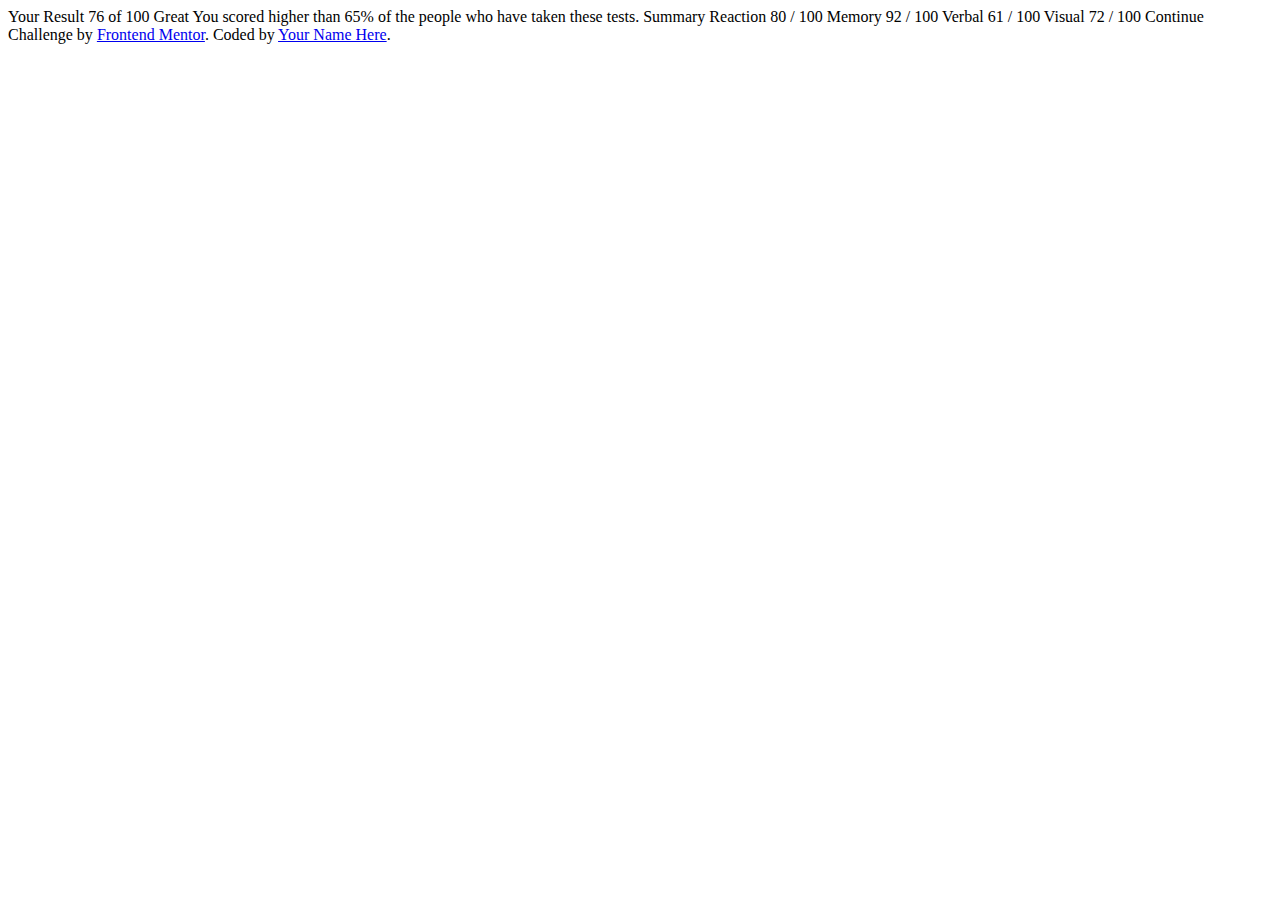
==== results-summary-component-main/index.html @ ffb14103 "peqnos ajustes" ====
<!DOCTYPE html>
<html lang="en">
<head>
  <meta charset="UTF-8">
  <meta name="viewport" content="width=device-width, initial-scale=1.0"> <!-- displays site properly based on user's device -->

  <link rel="icon" type="image/png" sizes="32x32" href="./assets/images/favicon-32x32.png">
  
  <title>Frontend Mentor | Results summary component</title>

  <!-- Feel free to remove these styles or customise in your own stylesheet 👍 -->
  
</head>
<body>

  Your Result
  76
  of 100

  Great
  You scored higher than 65% of the people who have taken these tests.
  
  Summary

  Reaction
  80 / 100

  Memory
  92 / 100

  Verbal
  61 / 100

  Visual
  72 / 100

  Continue
  
  <div class="attribution">
    Challenge by <a href="https://www.frontendmentor.io?ref=challenge" target="_blank">Frontend Mentor</a>. 
    Coded by <a href="#">Your Name Here</a>.
  </div>
</body>
</html>
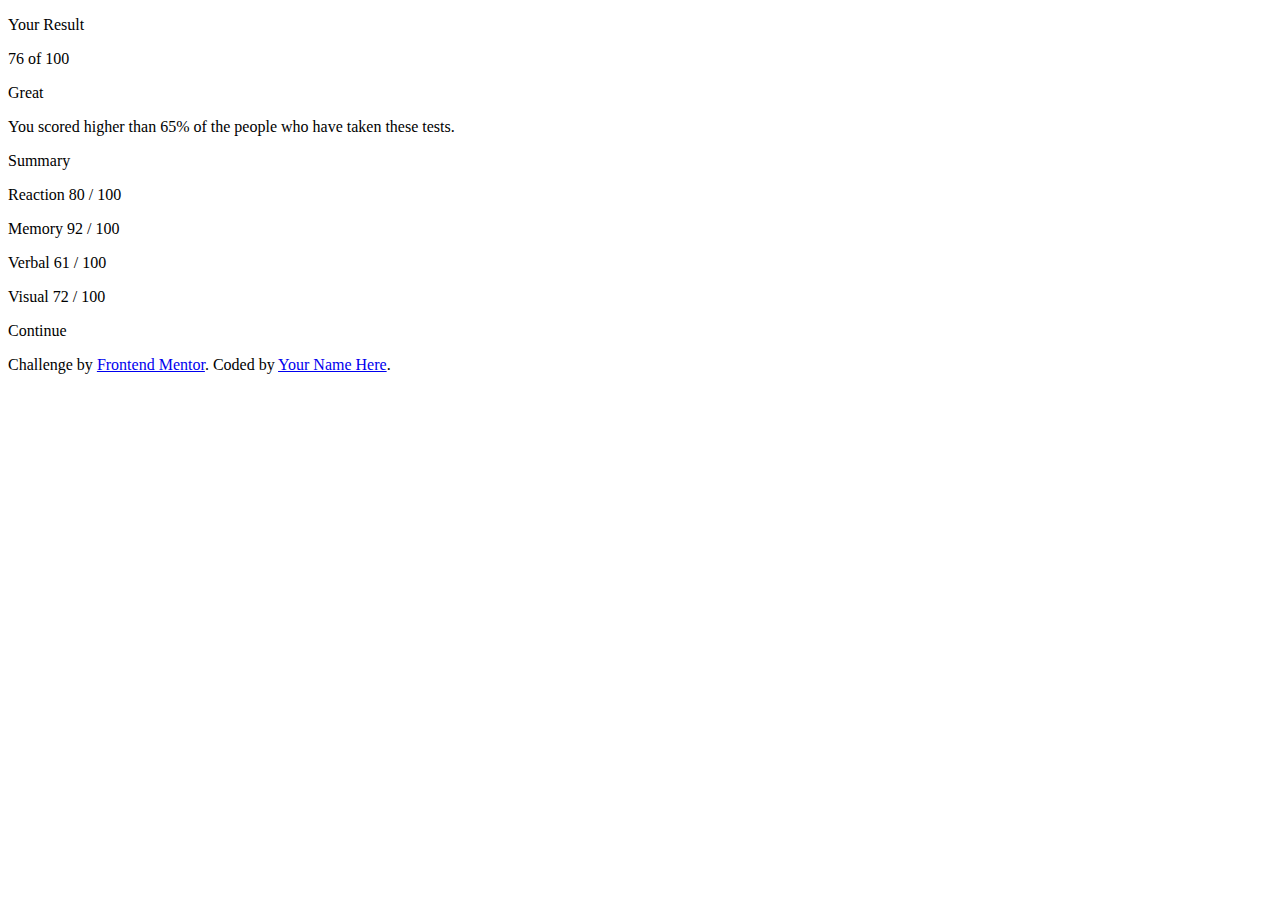
==== commit 8abd986b: "Update index.html" ====
--- a/results-summary-component-main/index.html
+++ b/results-summary-component-main/index.html
@@ -2,39 +2,61 @@
 <html lang="en">
 <head>
   <meta charset="UTF-8">
-  <meta name="viewport" content="width=device-width, initial-scale=1.0"> <!-- displays site properly based on user's device -->
-
+  <meta name="viewport" content="width=device-width, initial-scale=1.0">
   <link rel="icon" type="image/png" sizes="32x32" href="./assets/images/favicon-32x32.png">
-  
   <title>Frontend Mentor | Results summary component</title>
-
-  <!-- Feel free to remove these styles or customise in your own stylesheet 👍 -->
-  
 </head>
 <body>
 
-  Your Result
-  76
-  of 100
-
-  Great
-  You scored higher than 65% of the people who have taken these tests.
-  
-  Summary
-
-  Reaction
-  80 / 100
-
-  Memory
-  92 / 100
-
-  Verbal
-  61 / 100
-
-  Visual
-  72 / 100
-
-  Continue
+  <main>
+    <div id="leftside">
+      <div id="toptext1">
+        <p class="toptext">Your Result</p>
+      </div>
+      <div id="results">
+        <p class="results">76 of 100</p>
+      </div>
+      <div id="congrats">
+        <p class="congrats">Great</p>
+      </div>
+      <div id="text">
+        <p class="text">You scored higher than 65% of the people who have taken these tests.</p>
+      </div>
+    </div>
+    
+    <div id="rightside">
+      <div>
+        <p>Summary</p>
+      </div>
+      <div>
+        <p>
+          Reaction
+          80 / 100
+        </p>
+      </div>
+      <div>
+        <p>
+          Memory
+          92 / 100
+        </p>
+      </div>
+      <div>
+        <p>
+          Verbal
+          61 / 100
+        </p>
+      </div>
+      <div>
+        <p>
+          Visual
+          72 / 100
+        </p>
+      </div>
+      <div>
+        <p>Continue</p>
+      </div>
+    </div>
+  </main>
   
   <div class="attribution">
     Challenge by <a href="https://www.frontendmentor.io?ref=challenge" target="_blank">Frontend Mentor</a>. 
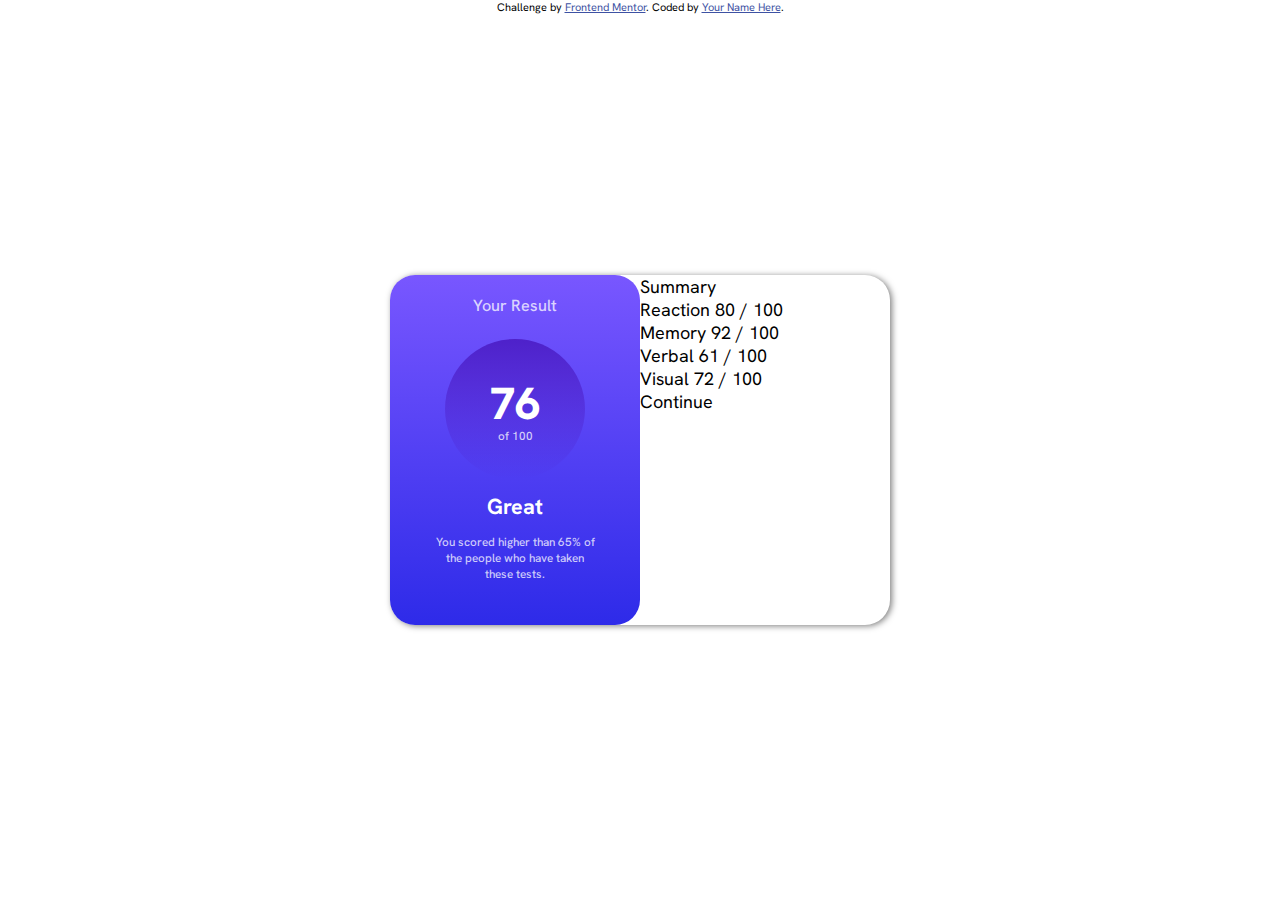
==== commit 95ff8b4a: "focado no lado esquerdo" ====
--- a/results-summary-component-main/index.html
+++ b/results-summary-component-main/index.html
@@ -5,16 +5,18 @@
   <meta name="viewport" content="width=device-width, initial-scale=1.0">
   <link rel="icon" type="image/png" sizes="32x32" href="./assets/images/favicon-32x32.png">
   <title>Frontend Mentor | Results summary component</title>
+  <link rel="stylesheet" href="style.css">
 </head>
 <body>
 
-  <main>
-    <div id="leftside">
+  <main id="container">
+    <section id="leftside">
       <div id="toptext1">
-        <p class="toptext">Your Result</p>
+        <p class="toptext1">Your Result</p>
       </div>
       <div id="results">
-        <p class="results">76 of 100</p>
+        <p class="results">76</p> 
+        <p class="of">of 100</p>
       </div>
       <div id="congrats">
         <p class="congrats">Great</p>
@@ -22,9 +24,9 @@
       <div id="text">
         <p class="text">You scored higher than 65% of the people who have taken these tests.</p>
       </div>
-    </div>
+    </section>
     
-    <div id="rightside">
+    <section id="rightside">
       <div>
         <p>Summary</p>
       </div>
@@ -55,7 +57,7 @@
       <div>
         <p>Continue</p>
       </div>
-    </div>
+    </section>
   </main>
   
   <div class="attribution">
--- a/results-summary-component-main/style.css
+++ b/results-summary-component-main/style.css
@@ -0,0 +1,98 @@
+@charset "UTF-8";
+
+@import url('https://fonts.googleapis.com/css2?family=Hanken+Grotesk:wght@500;700;800&display=swap');
+
+* {
+    margin: 0;
+    padding: 0;
+}
+
+
+body {
+    font-family: 'Hanken Grotesk', sans-serif;
+    font-size: 18px;
+    background-color: hsla(0, 0%, 100%, 0.76);;
+}
+
+#container {
+    display: flex;
+    flex-direction: row;  
+    /*border: 1px solid black;*/
+    position: absolute;
+    top: 50%;
+    left: 50%;
+    transform: translate(-50%, -50%);
+    width: 500px;
+    height: 350px;
+    box-shadow: 2px 1px 6px rgba(0, 0, 0, 0.507);
+    border-radius: 25px;
+}
+
+#leftside {
+    display: flex;
+    justify-content: space-between;
+    align-items: center;
+    flex-direction: column;
+    text-align: center;
+    /*border: 1px solid black;*/
+    border-radius: 25px;
+    width: 250px;
+    background: linear-gradient(to top, hsl(241, 81%, 54%), hsl(252, 100%, 67%));
+}
+
+.toptext1 {
+    padding: 20px;
+    margin-bottom: -10px;
+    font-size: 0.9em;
+    font-weight: 500;
+    color: hsla(0, 0%, 100%, 0.76);
+}
+
+#results {
+    display: flex;
+    flex-direction: column;
+    align-items: center;
+    justify-content: center;
+    background: linear-gradient(to bottom, hsla(256, 72%, 46%, 1), hsla(241, 72%, 46%, 0)
+    );
+    /*border: 1px solid black;*/
+    border-radius: 50%;
+    width: 140px;
+    height: 140px;
+}
+.results {
+    font-weight: 800;
+    font-size: 2.5em;
+    color: hsl(0, 0%, 100%);;
+}
+.of {
+    margin-top: -5px;
+    font-weight: 500;
+    font-size: .65em;
+    color: hsla(0, 0%, 100%, 0.76);;
+}
+
+.congrats {
+    font-weight: 700;
+    font-size: 1.2em;
+    color: hsl(0, 0%, 100%);
+}
+
+.text {
+    font-weight: 500;
+    font-size: .65em;
+    margin: 0 43px 43px 43px;
+    color: hsla(0, 0%, 100%, 0.76);
+}
+
+#rightside {
+    width: 250px;
+}
+
+/* --FOOTER-- */
+.attribution {
+    font-size: 11px; text-align: center; 
+}
+.attribution a {
+    color: hsl(228, 45%, 44%); 
+}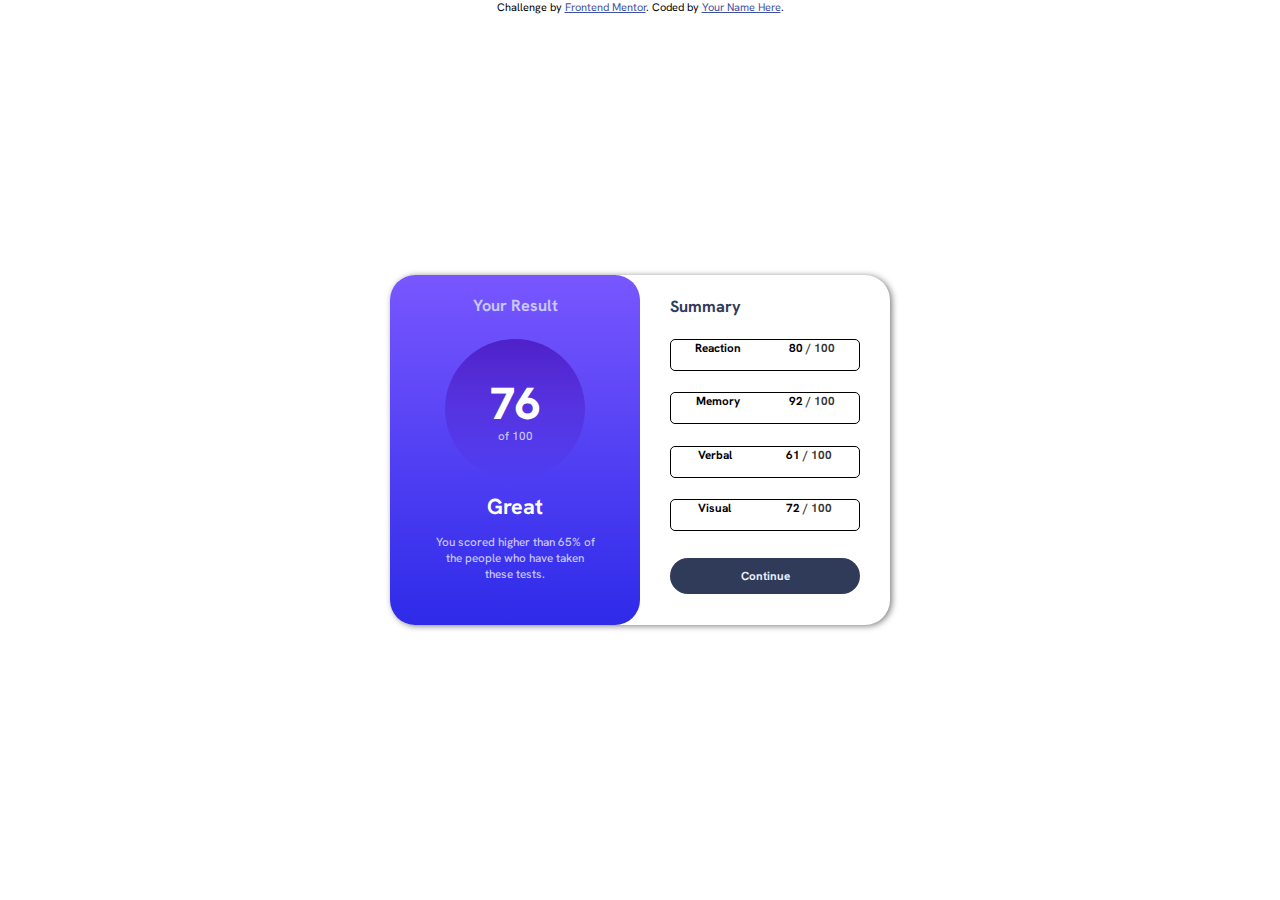
==== commit d08c95e1: "ajuste de index e style" ====
--- a/results-summary-component-main/index.html
+++ b/results-summary-component-main/index.html
@@ -27,35 +27,48 @@
     </section>
     
     <section id="rightside">
-      <div>
-        <p>Summary</p>
+      <div id="toptext2">
+        <p class="toptext2">Summary</p>
       </div>
-      <div>
-        <p>
+
+      <div id="reaction" class="globalatrib">
+        <p class="atribbutes">
           Reaction
-          80 / 100
+        </p> 
+        <p class="atribbutes">
+          80 <span class="dataaux">/ 100</span>
         </p>
       </div>
-      <div>
-        <p>
+
+      <div id="memory" class="globalatrib">
+        <p class="atribbutes">
           Memory
-          92 / 100
+        </p>
+          <p class="atribbutes">
+          92 <span class="dataaux">/ 100</span>
         </p>
       </div>
-      <div>
-        <p>
+
+      <div id="verbal" class="globalatrib">
+        <p class="atribbutes">
           Verbal
-          61 / 100
+        </p>
+        <p class="atribbutes">
+          61 <span class="dataaux">/ 100</span>
         </p>
       </div>
-      <div>
-        <p>
+
+      <div id="visual" class="globalatrib">
+        <p class="atribbutes">
           Visual
-          72 / 100
+        </p>
+        <p class="atribbutes">
+          72 <span class="dataaux">/ 100</span>
         </p>
       </div>
-      <div>
-        <p>Continue</p>
+      
+      <div id="continue">
+        <p class="continue">Continue</p>
       </div>
     </section>
   </main>
--- a/results-summary-component-main/style.css
+++ b/results-summary-component-main/style.css
@@ -14,6 +14,7 @@
     background-color: hsla(0, 0%, 100%, 0.76);;
 }
 
+/* -- caixa maior -- */
 #container {
     display: flex;
     flex-direction: row;  
@@ -28,6 +29,8 @@
     border-radius: 25px;
 }
 
+
+/* -- lado esquerdo -- */
 #leftside {
     display: flex;
     justify-content: space-between;
@@ -44,8 +47,8 @@
     padding: 20px;
     margin-bottom: -10px;
     font-size: 0.9em;
-    font-weight: 500;
-    color: hsla(0, 0%, 100%, 0.76);
+    font-weight: 700;
+    color: hsla(241, 100%, 89%)
 }
 
 #results {
@@ -69,7 +72,7 @@
     margin-top: -5px;
     font-weight: 500;
     font-size: .65em;
-    color: hsla(0, 0%, 100%, 0.76);;
+    color: hsla(241, 100%, 89%)
 }
 
 .congrats {
@@ -82,11 +85,65 @@
     font-weight: 500;
     font-size: .65em;
     margin: 0 43px 43px 43px;
-    color: hsla(0, 0%, 100%, 0.76);
+    color: hsla(241, 100%, 89%)
 }
 
+
+/* -- lado direito -- */
 #rightside {
+    display: flex;
+    flex-direction: column;
+    justify-content: space-evenly;
     width: 250px;
+}
+.toptext2 {
+    font-size: .9em;
+    font-weight: 700;
+    margin: 10px;
+    margin: 0 30px 0px 30px;
+    color: hsl(224, 30%, 27%);
+    
+}
+
+.globalatrib {
+    border: 1px solid black;
+    border-radius: 5px;
+    height: 30px;
+    margin: 0 30px;
+    display: flex;
+    justify-content: space-around;
+    
+    /*margin: 0 30px 0px 30px;
+    padding: 5px;*/
+}
+.atribbutes {
+    font-size: .65em;
+    font-weight: 700;
+}
+.data {
+    
+    
+}
+.dataaux {
+    opacity: 80%;
+}
+
+#continue {
+    position: relative;
+    font-size: .65em;
+    font-weight: 700;
+    
+    border-radius: 25px;
+    padding: 10px;
+    margin: 15px 30px 0px 30px;
+    top: -10px;
+    background-color: hsl(224, 30%, 27%);
+}
+
+/* -- botão continue -- */
+.continue {
+    text-align: center;
+    color: hsl(221, 100%, 96%);
 }
 
 /* --FOOTER-- */
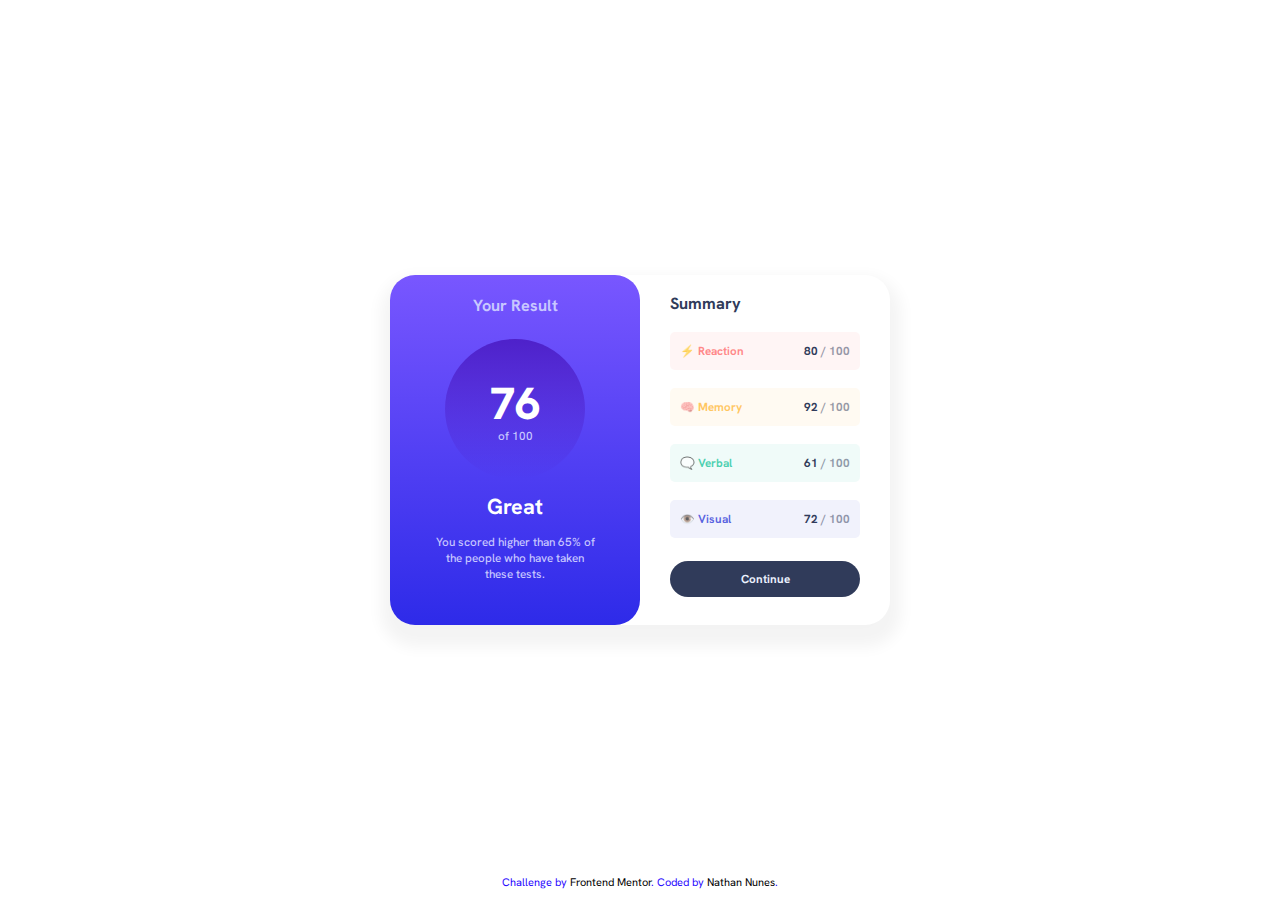
==== commit 31518ca5: "index and style update" ====
--- a/results-summary-component-main/index.html
+++ b/results-summary-component-main/index.html
@@ -33,49 +33,51 @@
 
       <div id="reaction" class="globalatrib">
         <p class="atribbutes">
-          Reaction
+          ⚡ Reaction
         </p> 
-        <p class="atribbutes">
+        <p class="atribbutesaux">
           80 <span class="dataaux">/ 100</span>
         </p>
       </div>
 
       <div id="memory" class="globalatrib">
         <p class="atribbutes">
-          Memory
+          🧠 Memory
         </p>
-          <p class="atribbutes">
+          <p class="atribbutesaux">
           92 <span class="dataaux">/ 100</span>
         </p>
       </div>
 
       <div id="verbal" class="globalatrib">
         <p class="atribbutes">
-          Verbal
+          🗨️ Verbal
         </p>
-        <p class="atribbutes">
+        <p class="atribbutesaux">
           61 <span class="dataaux">/ 100</span>
         </p>
       </div>
 
       <div id="visual" class="globalatrib">
         <p class="atribbutes">
-          Visual
+          👁️ Visual
         </p>
-        <p class="atribbutes">
+        <p class="atribbutesaux">
           72 <span class="dataaux">/ 100</span>
         </p>
       </div>
-      
+
       <div id="continue">
         <p class="continue">Continue</p>
       </div>
     </section>
   </main>
   
-  <div class="attribution">
-    Challenge by <a href="https://www.frontendmentor.io?ref=challenge" target="_blank">Frontend Mentor</a>. 
-    Coded by <a href="#">Your Name Here</a>.
-  </div>
+  <footer>
+    <div class="attribution">
+      Challenge by <a href="https://www.frontendmentor.io?ref=challenge" target="_blank">Frontend Mentor</a>.
+      Coded by <a href="https://github.com/rnathannunes" target="_blank">Nathan Nunes</a>.
+    </div>
+  </footer>
 </body>
 </html>--- a/results-summary-component-main/style.css
+++ b/results-summary-component-main/style.css
@@ -6,7 +6,6 @@
     margin: 0;
     padding: 0;
 }
-
 
 body {
     font-family: 'Hanken Grotesk', sans-serif;
@@ -25,10 +24,9 @@
     transform: translate(-50%, -50%);
     width: 500px;
     height: 350px;
-    box-shadow: 2px 1px 6px rgba(0, 0, 0, 0.507);
+    box-shadow: 1px 12px 15px 10px rgba(0, 0, 0, 0.048);
     border-radius: 25px;
 }
-
 
 /* -- lado esquerdo -- */
 #leftside {
@@ -63,6 +61,10 @@
     width: 140px;
     height: 140px;
 }
+#results:hover {
+    font-size: 1.5em;
+    transition: ease-in, .2s;
+}
 .results {
     font-weight: 800;
     font-size: 2.5em;
@@ -105,29 +107,67 @@
     
 }
 
+/* -- atributos -- */
 .globalatrib {
-    border: 1px solid black;
+    /*border: 1px solid black;*/
     border-radius: 5px;
     height: 30px;
     margin: 0 30px;
-    display: flex;
-    justify-content: space-around;
-    
-    /*margin: 0 30px 0px 30px;
-    padding: 5px;*/
-}
+    padding: 4px 0;
+    display: flex;
+    justify-content: space-between;
+    align-items: center;
+}
+
 .atribbutes {
     font-size: .65em;
     font-weight: 700;
-}
-.data {
-    
-    
+    padding: 0 10px;
+}
+.atribbutesaux {
+    font-size: .65em;
+    font-weight: 700;
+    padding: 0 10px;
+    color: hsl(224, 30%, 27%);
 }
 .dataaux {
-    opacity: 80%;
-}
-
+    opacity: 50%;
+}
+
+#reaction {
+    color: hsla(0, 100%, 67%, 0.7);
+    background-color: hsla(0, 100%, 67%, 0.06);
+}
+#reaction:hover{
+    color: hsl(0, 100%, 67%);
+    background-color: hsla(0, 100%, 67%, 0.1);
+}
+#memory {
+    color: hsla(39, 100%, 56%, 0.7);
+    background-color: hsla(39, 100%, 56%, 0.06);
+}
+#memory:hover {
+    color: hsl(39, 100%, 56%);
+    background-color: hsla(39, 100%, 56%, 0.1);
+}
+#verbal {
+    color: hsl(166, 100%, 37%, 0.7);
+    background-color: hsl(166, 100%, 37%, 0.06);
+}
+#verbal:hover {
+    color: hsl(166, 100%, 37%);
+    background-color: hsl(166, 100%, 37%, 0.1);
+}
+#visual {
+    color: hsl(234, 85%, 45%, 0.7);
+    background-color: hsl(234, 85%, 45%, 0.06);
+}
+#visual:hover {
+    color: hsl(234, 85%, 45%);
+    background-color: hsl(234, 85%, 45%, 0.1);
+}
+
+/* -- botão continue -- */
 #continue {
     position: relative;
     font-size: .65em;
@@ -139,8 +179,9 @@
     top: -10px;
     background-color: hsl(224, 30%, 27%);
 }
-
-/* -- botão continue -- */
+#continue:hover {
+    background: linear-gradient(to top, hsl(241, 81%, 54%), hsl(252, 100%, 67%));
+}
 .continue {
     text-align: center;
     color: hsl(221, 100%, 96%);
@@ -148,8 +189,19 @@
 
 /* --FOOTER-- */
 .attribution {
-    font-size: 11px; text-align: center; 
+    text-align: center;
+    font-size: 11px;
+    position: absolute;
+    top: 98%;
+    left: 50%;
+    transform: translate(-50%, -50%);
+    color: rgb(38, 4, 255);
 }
 .attribution a {
-    color: hsl(228, 45%, 44%); 
+    color: hsl(0, 0%, 0%);
+    text-decoration: none; 
+}
+a:hover {
+    text-decoration: underline;
+
 }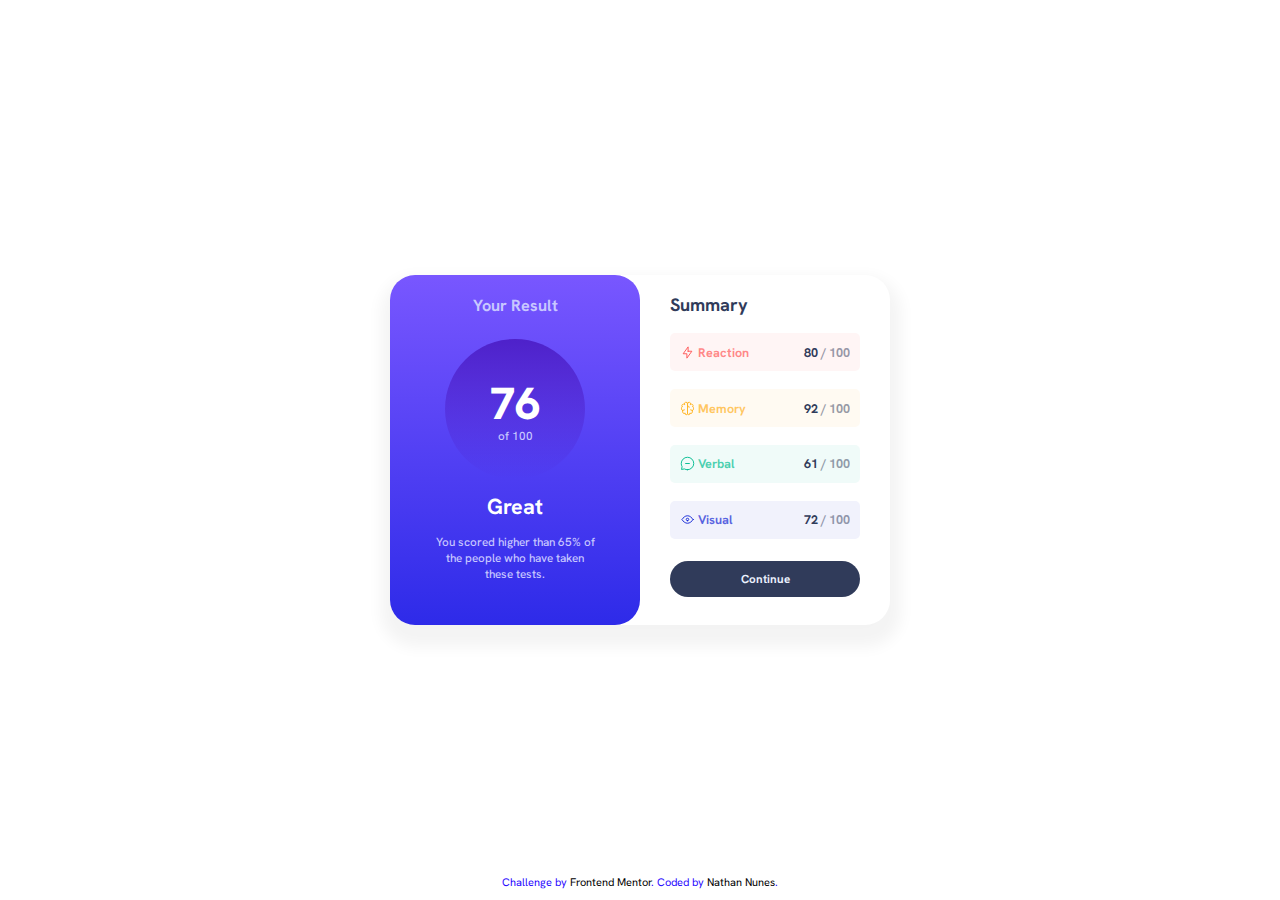
==== commit 95488049: "finalizado sem media querys" ====
--- a/results-summary-component-main/index.html
+++ b/results-summary-component-main/index.html
@@ -33,7 +33,7 @@
 
       <div id="reaction" class="globalatrib">
         <p class="atribbutes">
-          ⚡ Reaction
+          <img src="assets/images/icon-reaction.svg" alt="Reaction" class="simbols"> Reaction
         </p> 
         <p class="atribbutesaux">
           80 <span class="dataaux">/ 100</span>
@@ -42,7 +42,7 @@
 
       <div id="memory" class="globalatrib">
         <p class="atribbutes">
-          🧠 Memory
+          <img src="assets/images/icon-memory.svg" alt="Memory" class="simbols"> Memory
         </p>
           <p class="atribbutesaux">
           92 <span class="dataaux">/ 100</span>
@@ -51,7 +51,7 @@
 
       <div id="verbal" class="globalatrib">
         <p class="atribbutes">
-          🗨️ Verbal
+          <img src="assets/images/icon-verbal.svg" alt="Verbal" class="simbols"> Verbal
         </p>
         <p class="atribbutesaux">
           61 <span class="dataaux">/ 100</span>
@@ -60,7 +60,7 @@
 
       <div id="visual" class="globalatrib">
         <p class="atribbutes">
-          👁️ Visual
+          <img src="assets/images/icon-visual.svg" alt="Visual" class="simbols"> Visual
         </p>
         <p class="atribbutesaux">
           72 <span class="dataaux">/ 100</span>
@@ -68,7 +68,9 @@
       </div>
 
       <div id="continue">
-        <p class="continue">Continue</p>
+        <a href="#">
+          <p class="continue">Continue</p>
+        </a>
       </div>
     </section>
   </main>
--- a/results-summary-component-main/style.css
+++ b/results-summary-component-main/style.css
@@ -1,16 +1,22 @@
 @charset "UTF-8";
 
 @import url('https://fonts.googleapis.com/css2?family=Hanken+Grotesk:wght@500;700;800&display=swap');
+
+
+/*- Mobile: 375px
+- Desktop: 1440px*/
 
 * {
     margin: 0;
     padding: 0;
 }
 
-body {
+body,html {
     font-family: 'Hanken Grotesk', sans-serif;
     font-size: 18px;
-    background-color: hsla(0, 0%, 100%, 0.76);;
+    background-color: hsla(0, 0%, 100%, 0.76);
+    width: 100vw;
+    height: 100vh;
 }
 
 /* -- caixa maior -- */
@@ -99,7 +105,6 @@
     width: 250px;
 }
 .toptext2 {
-    font-size: .9em;
     font-weight: 700;
     margin: 10px;
     margin: 0 30px 0px 30px;
@@ -120,12 +125,12 @@
 }
 
 .atribbutes {
-    font-size: .65em;
+    font-size: .702em;
     font-weight: 700;
     padding: 0 10px;
 }
 .atribbutesaux {
-    font-size: .65em;
+    font-size: .702em;
     font-weight: 700;
     padding: 0 10px;
     color: hsl(224, 30%, 27%);
@@ -165,6 +170,10 @@
 #visual:hover {
     color: hsl(234, 85%, 45%);
     background-color: hsl(234, 85%, 45%, 0.1);
+}
+.simbols {
+    margin-bottom: -3px;
+    height: 15px;
 }
 
 /* -- botão continue -- */
@@ -185,6 +194,9 @@
 .continue {
     text-align: center;
     color: hsl(221, 100%, 96%);
+}
+#continue a{
+    text-decoration: none;
 }
 
 /* --FOOTER-- */
@@ -201,7 +213,7 @@
     color: hsl(0, 0%, 0%);
     text-decoration: none; 
 }
-a:hover {
+footer a:hover {
     text-decoration: underline;
 
 }